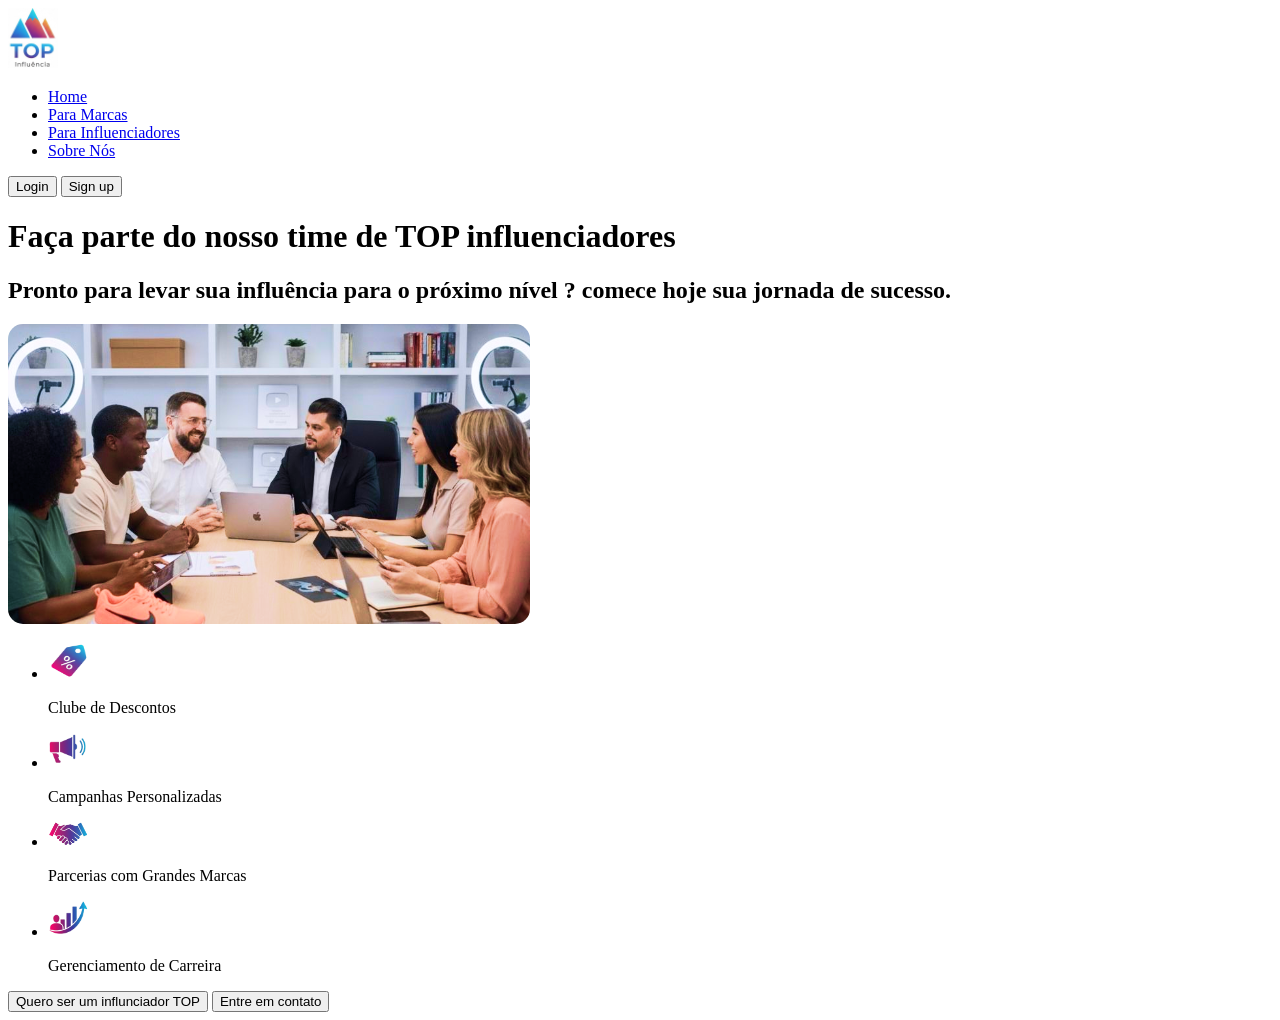
==== src/pages/paraInfluenciadores.html @ ef7c8958 "feat: add main section" ====
<!DOCTYPE html>
<html lang="pt-br">

<head>
    <meta charset="UTF-8">
    <meta name="viewport" content="width=device-width, initial-scale=1.0">
    <title>Top Influencia - Para Influenciadores</title>
    <link rel="stylesheet" href="/src/styles/paraInfluenciadores.css" />
    <link rel="preconnect" href="https://fonts.googleapis.com" />
    <link rel="preconnect" href="https://fonts.gstatic.com" crossorigin />
    <link
        href="https://fonts.googleapis.com/css2?family=Alexandria:wght@100..900&family=Fira+Code:wght@300..700&family=Poppins:ital,wght@0,100;0,200;0,300;0,400;0,500;0,600;0,700;0,800;0,900;1,100;1,200;1,300;1,400;1,500;1,600;1,700;1,800;1,900&display=swap"
        rel="stylesheet" />
    <script src="/src/js/parainfluenciadores.js" defer></script>

</head>

<body>
    <!-- Header -->
    <header>
        <img src="/src/assets/images/logotipo.svg" alt="logotipo da empresa top influência" />
        <nav>
            <ul>
                <li><a href="/index.html">Home</a></li>
                <li>
                    <a href="/src/pages/paraMarcas.html">Para Marcas</a>
                </li>
                <li>
                    <a href="/src/pages/paraInfluenciadores.html" class="active">Para Influenciadores</a>
                </li>
                <li><a href="/src/pages/sobreNos.html">Sobre Nós</a></li>
            </ul>
        </nav>
        <div class="buttonsWrapper">
            <button>Login</button>
            <button>Sign up</button>
        </div>
    </header>
    <!-- Header -->
    <!-- inicio do main -->
    <main>
        <h1>Faça parte do nosso time de TOP influenciadores</h1>
        <h2>Pronto para levar sua influência para o próximo nível ? comece hoje sua jornada de sucesso.</h2>
        <div class="mainContent">
            <img src="/src/assets/images/timeDeInfluenciadores.svg" alt="grupo de influenciadores conversando em uma mesa">
            <aside>
                <nav>
                    <ul>
                        <li>
                            <img src="/src/assets/images/ClubeDeDescontos.svg" alt="icone de uma etiqueta de descontos">
                            <p>Clube de Descontos</p>
                        </li>
                        <li>
                            <img src="/src/assets/images/CampanhasPersonalizadasAutofalante.svg" alt="icone de uma etiqueta de descontos">
                            <p>Campanhas Personalizadas</p>
                        </li>
                        <li>
                            <img src="/src/assets/images/ParceriaComMarcas.svg" alt="icone de uma etiqueta de descontos">
                            <p>Parcerias com Grandes Marcas</p>
                        </li>
                        <li>
                            <img src="/src/assets/images/GerenciamentoDeCarreira.svg" alt="icone de uma etiqueta de descontos">
                            <p>Gerenciamento de Carreira</p>
                        </li>
                    </ul>
                </nav>
            </aside>
        </div>
        <button>Quero ser um influnciador TOP</button>
        <button>Entre em contato</button>
    </main>
    <!-- fim do main -->
</body>

</html>
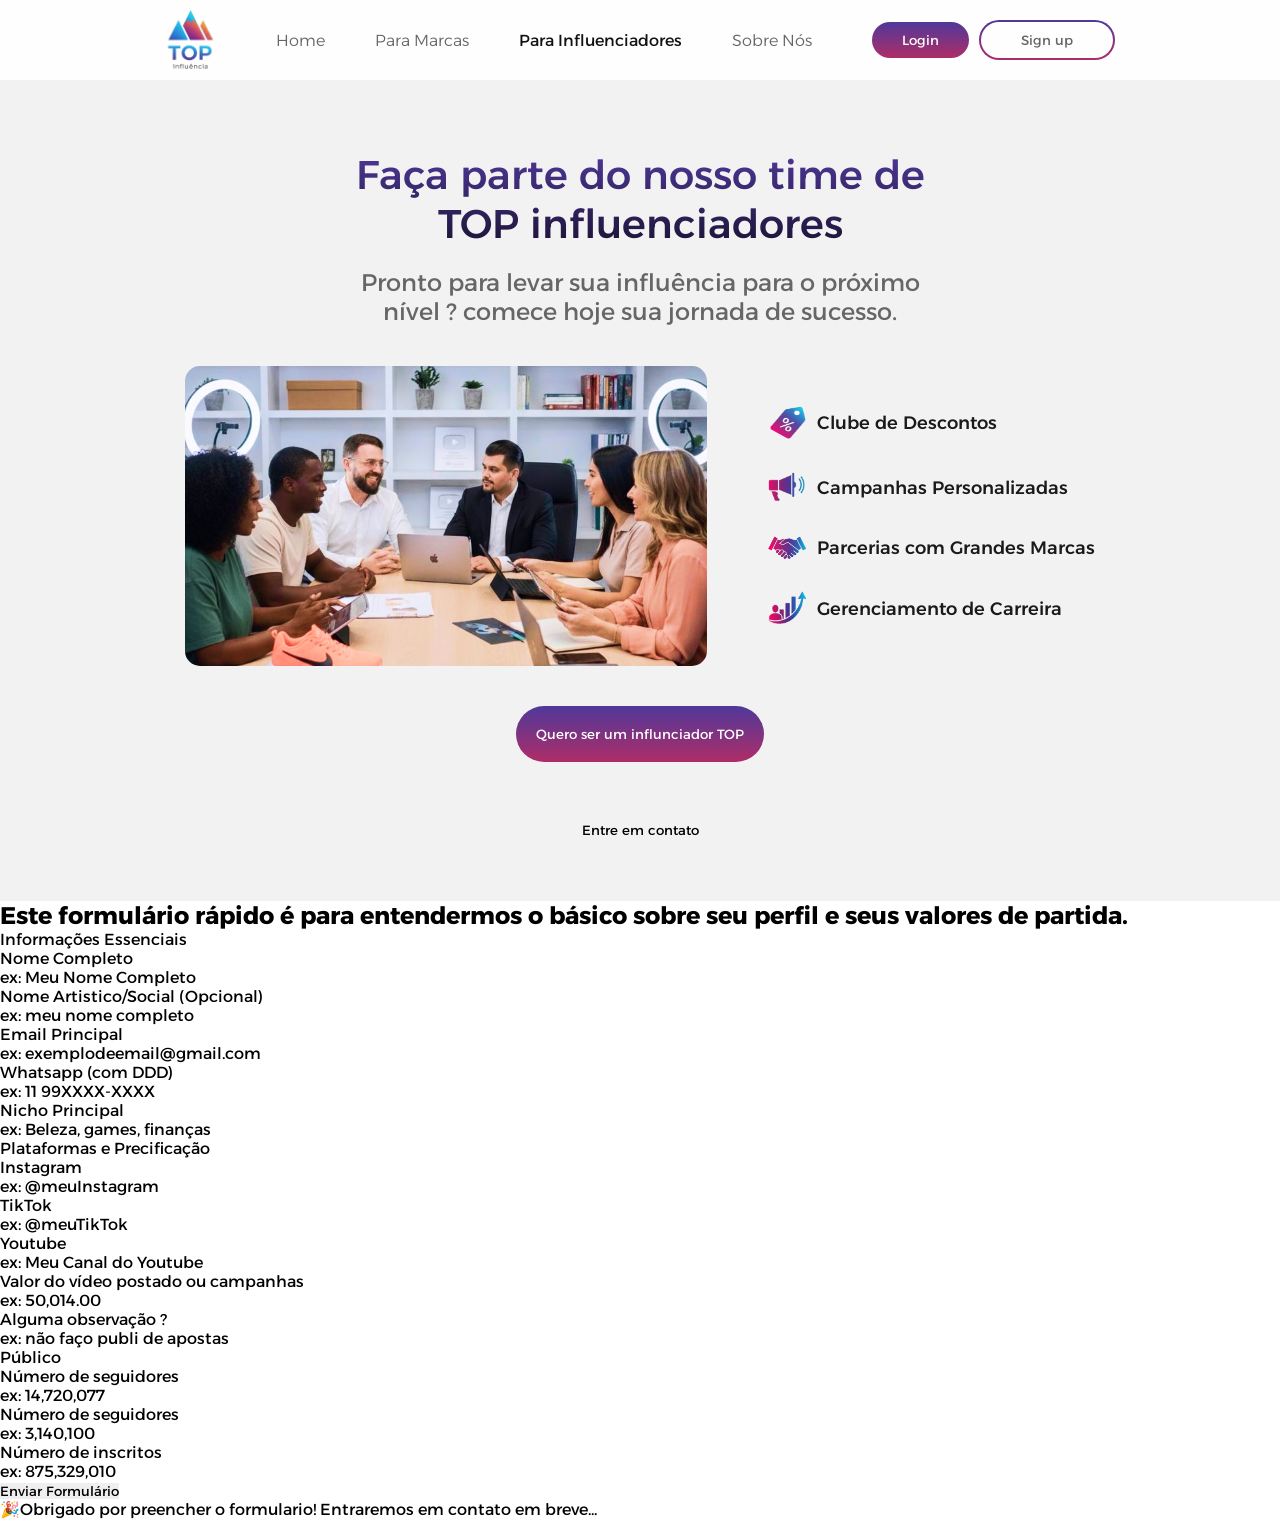
==== commit 2e26f236: "feat: add contact section html" ====
--- a/src/pages/paraInfluenciadores.html
+++ b/src/pages/paraInfluenciadores.html
@@ -70,6 +70,97 @@
         <button>Entre em contato</button>
     </main>
     <!-- fim do main -->
+    <!-- Contato  -->
+  <div id="contato" class="contato">
+    <h2>
+      Este formulário rápido é para entendermos o básico sobre seu perfil e
+      seus valores de partida.
+    </h2>
+    <form action="" method="post">
+      <div class="fieldsetWrap">
+        <fieldset>
+          <legend>Informações Essenciais</legend>
+          <div class="content">
+            <label for="name">Nome Completo</label>
+            <input type="text" id="name" name="name" required/>
+          </div>
+          <p>ex: Meu Nome Completo</p>
+          <div class="content">
+            <label for="nameSocial">Nome Artistico/Social (Opcional)</label>
+            <input type="text" id="nameSocial" name="nameSocial"/>
+          </div>
+          <p>ex: meu nome completo</p>
+          <div class="content">
+            <label for="email">Email Principal</label>
+            <input type="email" id="email" name="email" required/>
+          </div>
+          <p>ex: exemplodeemail@gmail.com</p>
+          <div class="content">
+            <label for="telefone">Whatsapp (com DDD)</label>
+            <input type="tel" id="telefone" name="telefone" required/>
+          </div>
+          <p>ex: 11 99XXXX-XXXX</p>
+          <div class="content">
+            <label for="nicho">Nicho Principal</label>
+            <input type="text" id="nicho" name="nicho" required/>
+          </div>
+          <p>ex: Beleza, games, finanças</p>
+        </fieldset>
+        <fieldset>
+          <legend>Plataformas e Precificação</legend>
+          <div class="content">
+            <label for="instagram">Instagram</label>
+            <input type="text" id="instagram" name="instagram" required/>
+          </div>
+          <p>ex: @meuInstagram</p>
+          <div class="content">
+            <label for="tiktok">TikTok</label>
+            <input type="text" id="tiktok" name="tiktok" required/>
+          </div>
+          <p>ex: @meuTikTok</p>
+          <div class="content">
+            <label for="youtube">Youtube</label>
+            <input type="text" id="youtube" name="youtube" required/>
+          </div>
+          <p>ex: Meu Canal do Youtube</p>
+          <div class="content">
+            <label for="valorCampanha">Valor do vídeo postado ou campanhas</label>
+            <input type="text" id="valorCampanha" name="valorCampanha" required/>
+          </div>
+          <p>ex: 50,014.00</p>
+          <div class="content">
+            <label for="observacao">Alguma observação ?</label>
+            <input type="text" id="observacao" name="observacao" required/>
+          </div>
+          <p>ex: não faço publi de apostas</p>
+        </fieldset>
+        <fieldset>
+          <legend>Público</legend>
+          <div class="content">
+            <label for="seguidores">Número de seguidores</label>
+            <input type="number" id="seguidores" name="seguidores" required/>
+          </div>
+          <p>ex: 14,720,077</p>
+          <div class="content">
+            <label for="seguidores">Número de seguidores</label>
+            <input type="text" id="seguidores" name="seguidores" required/>
+          </div>
+          <p>ex: 3,140,100</p>
+          <div class="content">
+            <label for="inscritos">Número de inscritos</label>
+            <input type="text" id="inscritos" name="inscritos" required/>
+          </div>
+          <p>ex: 875,329,010</p>
+        </fieldset>
+      </div>
+      <button type="submit">Enviar Formulário</button>
+    </form>
+    <div id="mensagem" class="oculto">
+      🎉Obrigado por preencher o formulario!
+      Entraremos em contato em breve...
+    </div>
+  </div>
+  <!-- Contato  -->
 </body>
 
 </html>
--- a/src/styles/paraInfluenciadores.css
+++ b/src/styles/paraInfluenciadores.css
@@ -0,0 +1,213 @@
+@import url(/src/styles/global.css);
+
+/* ---------- Ínicio Header ---------- */
+header {
+    display: flex;
+    justify-content: center;
+    align-items: center;
+    padding: 10px 0;
+    gap: 60px;
+    background-color: var(--color-white1000);
+}
+
+nav>ul {
+    display: flex;
+    justify-content: center;
+    align-items: center;
+    gap: 50px;
+}
+
+nav > ul > li > a {
+  position: relative;
+  font-size: 16px;
+  font-weight: 300;
+  color: var(--color-black600);
+  text-decoration: none;
+  transition: all 0.3s ease;
+}
+
+/* Hover com gradiente no texto */
+nav > ul > li > a:hover {
+  background: linear-gradient(to right, #50389A, #AE2D67);
+  -webkit-background-clip: text;
+  -webkit-text-fill-color: transparent;
+  font-weight: 600;
+}
+
+/* Underline gradiente */
+nav > ul > li > a::after {
+  content: "";
+  position: absolute;
+  left: 0;
+  bottom: -4px;
+  width: 0%;
+  height: 2px;
+  background: linear-gradient(to right, #50389A, #AE2D67);
+  transition: width 0.3s ease;
+}
+
+nav > ul > li > a:hover::after {
+  width: 100%;
+}
+
+
+/* Efeito underline animado */
+nav > ul > li > a::after {
+  content: "";
+  position: absolute;
+  left: 0;
+  bottom: -4px;
+  width: 0%;
+  height: 2px;
+  background: linear-gradient(to right, #50389A, #AE2D67);
+  transition: width 0.3s ease;
+}
+
+nav > ul > li > a:hover::after {
+  width: 100%;
+}
+
+nav>ul>li>a.active {
+    color: var(--color-black1000);
+    font-weight: 400;
+}
+
+.buttonsWrapper {
+    display: flex;
+    justify-content: center;
+    align-items: center;
+    gap: 10px;
+}
+
+.buttonsWrapper>button:nth-child(1) {
+    padding: 10px 30px;
+    border-radius: 20px;
+    color: var(--color-white1000);
+    background: linear-gradient(to bottom, var(--purple-gradient));
+    transition: all 0.3s ease;
+}
+
+.buttonsWrapper>button:nth-child(1):hover {
+    filter: brightness(1.2);
+    /* deixa o gradiente mais vivo */
+    transform: scale(1.05);
+    /* leve aumento */
+}
+
+.buttonsWrapper>button:nth-child(2) {
+    padding: 10px 40px;
+    border-radius: 20px;
+    color: var(--color-black600);
+    background:
+        linear-gradient(var(--color-white1000), var(--color-white1000)) padding-box,
+        linear-gradient(to bottom, var(--purple-gradient)) border-box;
+    border: 2px solid transparent;
+    transition: all 0.3s ease;
+}
+
+.buttonsWrapper>button:nth-child(2):hover {
+    color: var(--color-white1000);
+    /* texto branco */
+    background:
+        linear-gradient(to bottom, var(--purple-gradient)) padding-box,
+        linear-gradient(to bottom, var(--purple-gradient)) border-box;
+    transform: scale(1.05);
+    /* leve aumento */
+}
+
+/* ---------- Fim Header ---------- */
+/* ---------- Inicio do main ---------- */
+main {
+    display: flex;
+    flex-direction: column;
+    justify-content: center;
+    align-items: center;
+    gap: 40px;
+    
+    background-color: var(--color-white700);
+}
+
+main>h1 {
+    margin-top: 70px;
+    width: 600px;
+    font-size: 40px;
+    font-weight: 500;
+    text-align: center;
+    background: linear-gradient(to bottom, var(--blue-gradient));
+    /* recorta o background no formato do texto */
+    -webkit-background-clip: text;
+    -webkit-text-fill-color: transparent;
+    /* deixa o texto transparente para mostrar o gradiente */
+
+}
+
+main>h2 {
+    width: 600px;
+    margin-top: -20px;
+    font-size: 24px;
+    font-weight: 400;
+    text-align: center;
+    color: var(--color-black600);
+}
+
+.mainContent {
+    display: flex;
+    justify-content: center;
+    align-items: center;
+    gap: 60px;
+}
+
+.mainContent>aside>nav>ul {
+    display: flex;
+    flex-direction: column;
+    justify-content: center;
+    align-items: center;
+    gap: 30px;
+}
+
+.mainContent>aside>nav>ul>li {
+    display: flex;
+    justify-content: start;
+    align-items: center;
+    gap: 10px;
+    width: 100%;
+}
+
+.mainContent>aside>nav>ul>li>p {
+    font-size: 18px;
+    font-weight: 500;
+    color: var(--color-black900);
+}
+
+main>button:nth-child(4) {
+    padding: 20px;
+    border-radius: 40px;
+    color: var(--color-white1000);
+    background: linear-gradient(to bottom, var(--purple-gradient));
+    transition: all 0.3s ease;
+}
+
+main > button:nth-child(4):hover {
+  filter: brightness(1.15);              
+  transform: translateY(-3px) scale(1.05); 
+  box-shadow: 0 8px 20px rgba(0, 0, 0, 0.25);
+}
+
+main>button:nth-child(5) {
+    padding: 20px;
+    border-radius: 40px;
+    background-color: var(--color-white700);
+    background: linear-gradient(var(--color-white700)) padding-box,
+        linear-gradient(var(--purple-gradient)) border-box;
+    border-bottom: 3px solid transparent;
+    margin-bottom: 40px;
+}
+
+main > button:nth-child(5):hover {
+  transform: translateY(-3px) scale(1.05); /* sobe e aumenta levemente */
+  box-shadow: 0 8px 20px rgba(0, 0, 0, 0.25); /* sombra suave */
+  transition: all 0.3s ease; /* transição suave */
+}
+
+
+/* ---------- Fim do main ---------- */
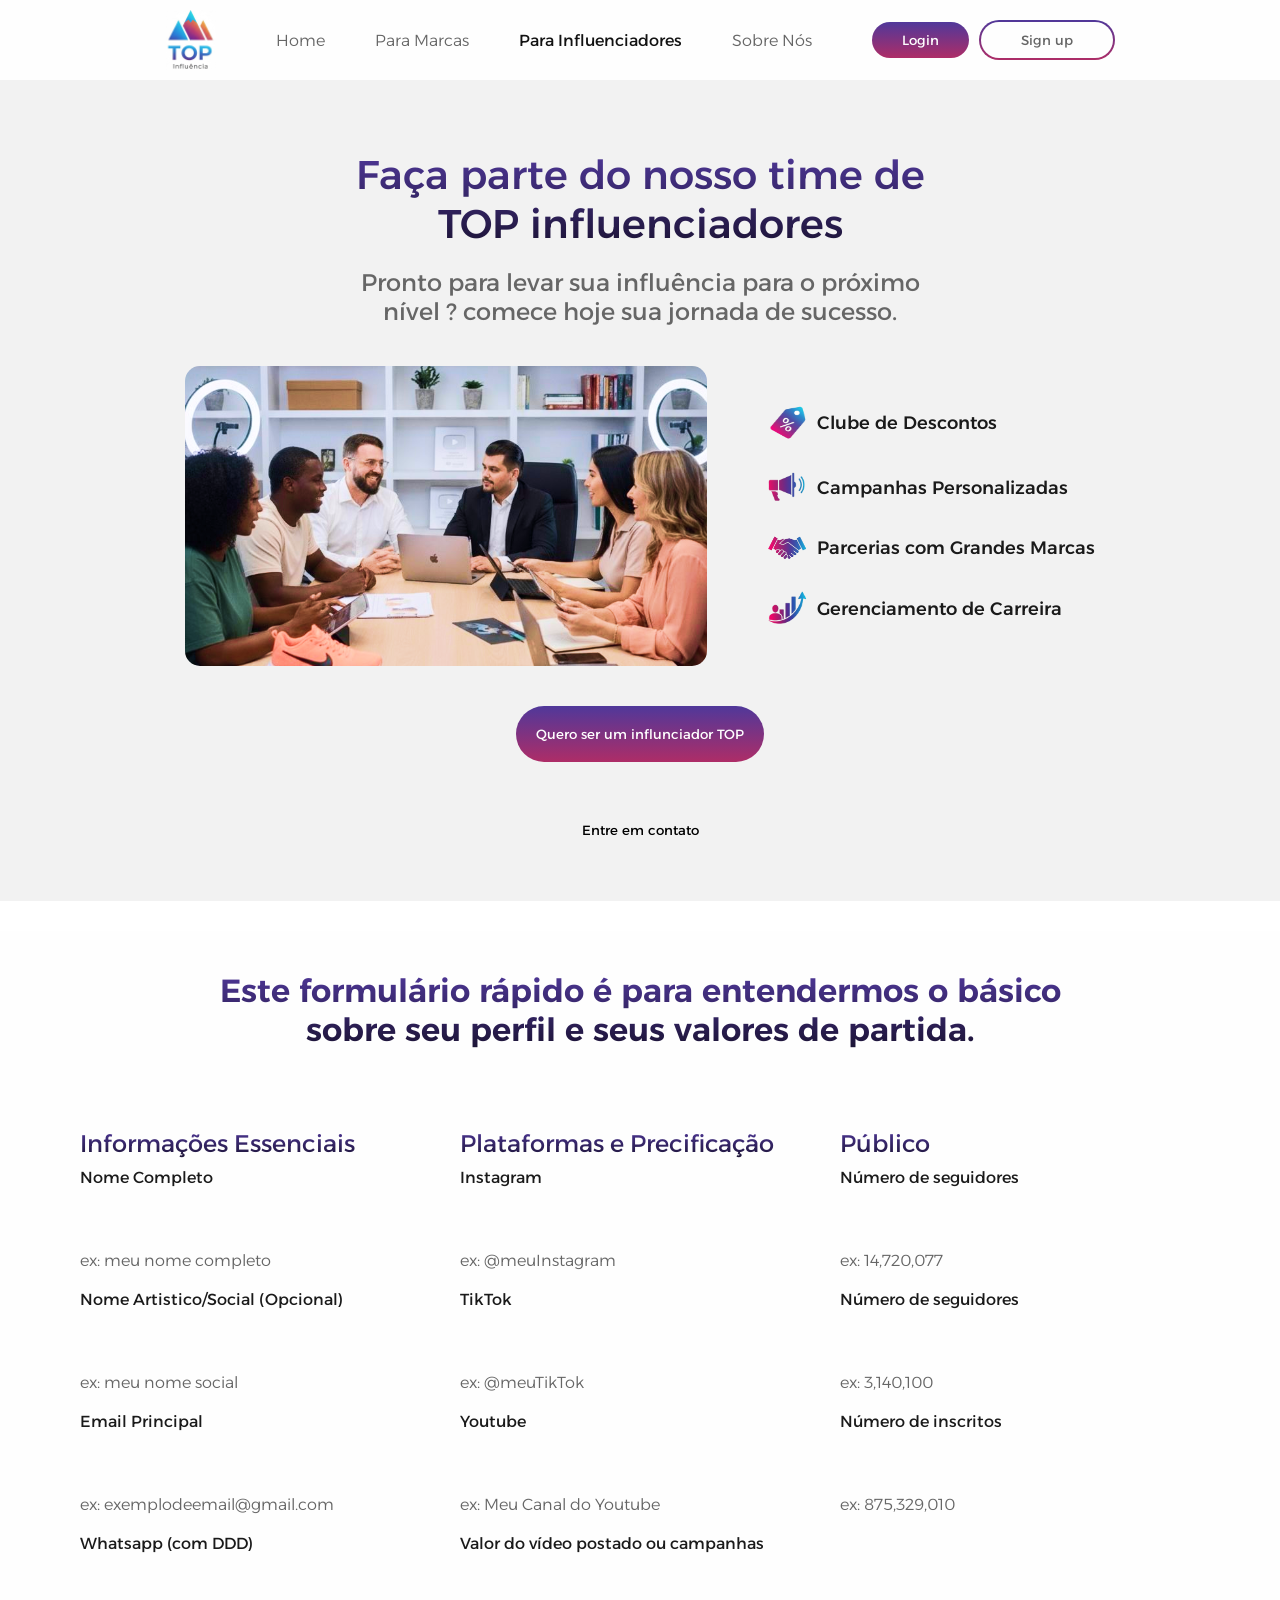
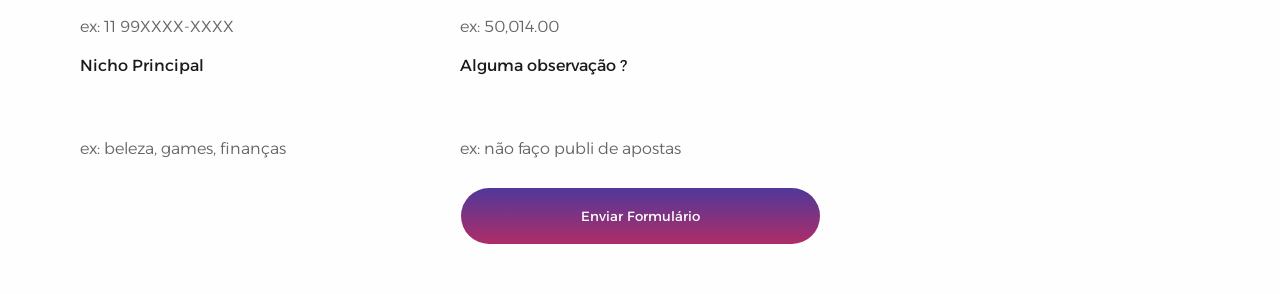
==== commit e62bb3f4: "refactor: title" ====
--- a/src/pages/paraInfluenciadores.html
+++ b/src/pages/paraInfluenciadores.html
@@ -4,7 +4,7 @@
 <head>
     <meta charset="UTF-8">
     <meta name="viewport" content="width=device-width, initial-scale=1.0">
-    <title>Top Influencia - Para Influenciadores</title>
+    <title>Para Influenciadores - Top Influencia</title>
     <link rel="stylesheet" href="/src/styles/paraInfluenciadores.css" />
     <link rel="preconnect" href="https://fonts.googleapis.com" />
     <link rel="preconnect" href="https://fonts.gstatic.com" crossorigin />
@@ -84,12 +84,12 @@
             <label for="name">Nome Completo</label>
             <input type="text" id="name" name="name" required/>
           </div>
-          <p>ex: Meu Nome Completo</p>
+          <p>ex: meu nome completo</p>
           <div class="content">
             <label for="nameSocial">Nome Artistico/Social (Opcional)</label>
             <input type="text" id="nameSocial" name="nameSocial"/>
           </div>
-          <p>ex: meu nome completo</p>
+          <p>ex: meu nome social</p>
           <div class="content">
             <label for="email">Email Principal</label>
             <input type="email" id="email" name="email" required/>
@@ -104,7 +104,7 @@
             <label for="nicho">Nicho Principal</label>
             <input type="text" id="nicho" name="nicho" required/>
           </div>
-          <p>ex: Beleza, games, finanças</p>
+          <p>ex: beleza, games, finanças</p>
         </fieldset>
         <fieldset>
           <legend>Plataformas e Precificação</legend>
--- a/src/styles/paraInfluenciadores.css
+++ b/src/styles/paraInfluenciadores.css
@@ -17,55 +17,6 @@
     gap: 50px;
 }
 
-nav > ul > li > a {
-  position: relative;
-  font-size: 16px;
-  font-weight: 300;
-  color: var(--color-black600);
-  text-decoration: none;
-  transition: all 0.3s ease;
-}
-
-/* Hover com gradiente no texto */
-nav > ul > li > a:hover {
-  background: linear-gradient(to right, #50389A, #AE2D67);
-  -webkit-background-clip: text;
-  -webkit-text-fill-color: transparent;
-  font-weight: 600;
-}
-
-/* Underline gradiente */
-nav > ul > li > a::after {
-  content: "";
-  position: absolute;
-  left: 0;
-  bottom: -4px;
-  width: 0%;
-  height: 2px;
-  background: linear-gradient(to right, #50389A, #AE2D67);
-  transition: width 0.3s ease;
-}
-
-nav > ul > li > a:hover::after {
-  width: 100%;
-}
-
-
-/* Efeito underline animado */
-nav > ul > li > a::after {
-  content: "";
-  position: absolute;
-  left: 0;
-  bottom: -4px;
-  width: 0%;
-  height: 2px;
-  background: linear-gradient(to right, #50389A, #AE2D67);
-  transition: width 0.3s ease;
-}
-
-nav > ul > li > a:hover::after {
-  width: 100%;
-}
 
 nav>ul>li>a.active {
     color: var(--color-black1000);
@@ -208,6 +159,120 @@
   box-shadow: 0 8px 20px rgba(0, 0, 0, 0.25); /* sombra suave */
   transition: all 0.3s ease; /* transição suave */
 }
-
-
-/* ---------- Fim do main ---------- */+/* ---------- Fim do main ---------- */
+/* ---------- Ínicio section contato ---------- */
+.contato {
+    display: flex;
+    flex-direction: column;
+    justify-content: center;
+    align-items: center;
+    gap: 40px;
+    margin-top: 30px;
+    background-color: var(--color-white1000);
+}
+
+.contato>h2 {
+    width: 920px;
+    margin-top: 40px;
+    text-align: center;
+    font-size: 32px;
+    font-weight: 600;
+    background: linear-gradient(to bottom, var(--blue-gradient));
+    /* recorta o background no formato do texto */
+    -webkit-background-clip: text;
+    -webkit-text-fill-color: transparent;
+    /* deixa o texto transparente para mostrar o gradiente */
+}
+
+.contato>form {
+    display: flex;
+    flex-direction: column;
+    justify-content: center;
+    align-items: center;
+    gap: 30px;
+    margin-bottom: 50px;
+}
+
+.fieldsetWrap {
+    display: flex;
+    justify-content: center;
+    align-items: center;
+    gap: 20px;
+    margin-top: 40px;
+}
+
+.contato>form>.fieldsetWrap>fieldset {
+    display: flex;
+    flex-direction: column;
+    justify-content: start;
+    align-items: start;
+    gap: 10px;
+    width: 360px;
+}
+
+.contato>form>.fieldsetWrap>fieldset>legend {
+    font-size: 24px;
+    font-weight: 400;
+    background: linear-gradient(to bottom, var(--blue-gradient));
+    /* recorta o background no formato do texto */
+    -webkit-background-clip: text;
+    -webkit-text-fill-color: transparent;
+    /* deixa o texto transparente para mostrar o gradiente */
+}
+
+.content {
+    display: flex;
+    flex-direction: column;
+    gap: 10px;
+    margin-top: 10px;
+    width: 100%;
+}
+
+.content>label {
+    font-size: 16px;
+    font-weight: 400;
+    color: var(--color-black900);
+}
+
+.content>input {
+    width: 100%;
+    height: 42px;
+    padding: 20px 10px;
+    border-radius: 10px;
+    background: linear-gradient(var(--color-white1000)) padding-box, linear-gradient(-38deg, #50389A, #AE2D67) border-box;
+    border: 2px solid transparent;
+}
+
+.content>input:focus {
+    outline: none;
+}
+
+fieldset>p {
+    font-size: 16px;
+    font-weight: 300;
+    color: var(--color-black600);
+}
+
+.contato>form>.fieldsetWrap>fieldset:nth-child(3) {
+    align-self: start;
+}
+
+.contato>form>button {
+    /* margin-bottom: 40px; */
+    padding: 20px 120px;
+    border-radius: 40px;
+    color: var(--color-white1000);
+    background: linear-gradient(to bottom, var(--purple-gradient));
+}
+
+.contato>form>button:hover {
+    filter: brightness(1.15);
+    /* deixa o gradiente mais vivo */
+    transform: translateY(-3px) scale(1.05);
+    /* sobe e cresce levemente */
+    box-shadow: 0 8px 20px rgba(0, 0, 0, 0.25);
+    /* sombra suave */
+    letter-spacing: 1px;
+    /* abre um pouco o texto */
+}
+/* ---------- Fim section contato ---------- */
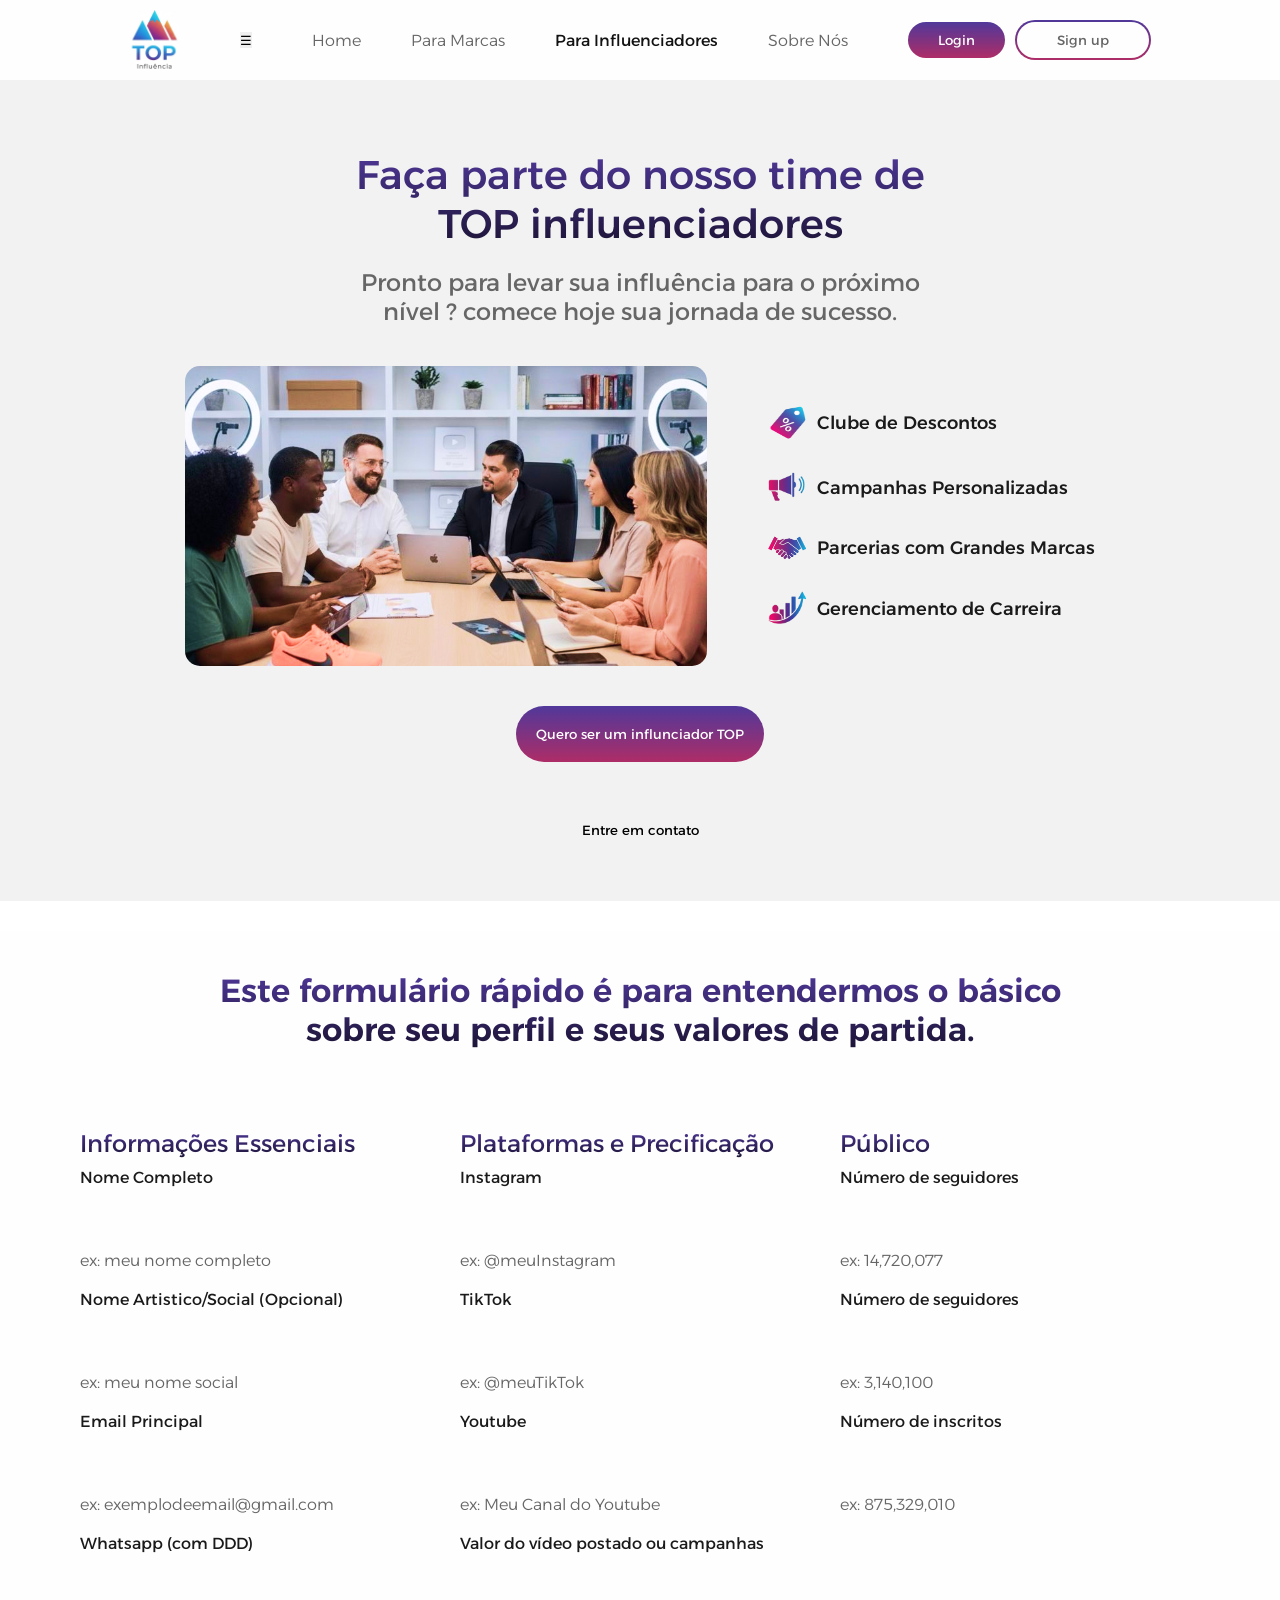
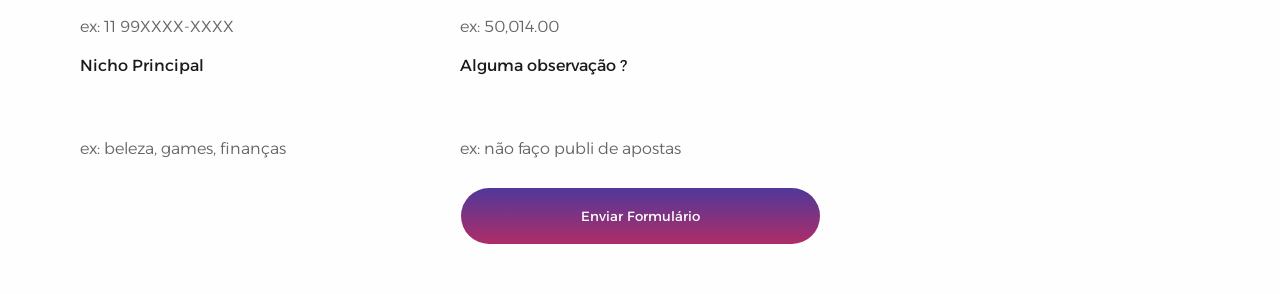
==== commit 07fb1616: "feat: add gmail google integration" ====
--- a/src/pages/paraInfluenciadores.html
+++ b/src/pages/paraInfluenciadores.html
@@ -12,13 +12,14 @@
         href="https://fonts.googleapis.com/css2?family=Alexandria:wght@100..900&family=Fira+Code:wght@300..700&family=Poppins:ital,wght@0,100;0,200;0,300;0,400;0,500;0,600;0,700;0,800;0,900;1,100;1,200;1,300;1,400;1,500;1,600;1,700;1,800;1,900&display=swap"
         rel="stylesheet" />
     <script src="/src/js/parainfluenciadores.js" defer></script>
-
+    <script src="https://cdn.emailjs.com/dist/email.min.js"></script>
 </head>
 
 <body>
     <!-- Header -->
     <header>
         <img src="/src/assets/images/logotipo.svg" alt="logotipo da empresa top influência" />
+        <button class="menu-toggle">☰</button> <!-- hamburguer -->
         <nav>
             <ul>
                 <li><a href="/index.html">Home</a></li>
@@ -67,7 +68,7 @@
             </aside>
         </div>
         <button>Quero ser um influnciador TOP</button>
-        <button>Entre em contato</button>
+        <button id="scrollBtn">Entre em contato</button>
     </main>
     <!-- fim do main -->
     <!-- Contato  -->
@@ -161,6 +162,11 @@
     </div>
   </div>
   <!-- Contato  -->
+   <script>
+  (function(){
+    emailjs.init("Dw6eEtlp5Q9mWEP6G"); // substitua pela sua chave pública
+  })();
+</script>
 </body>
 
 </html>
